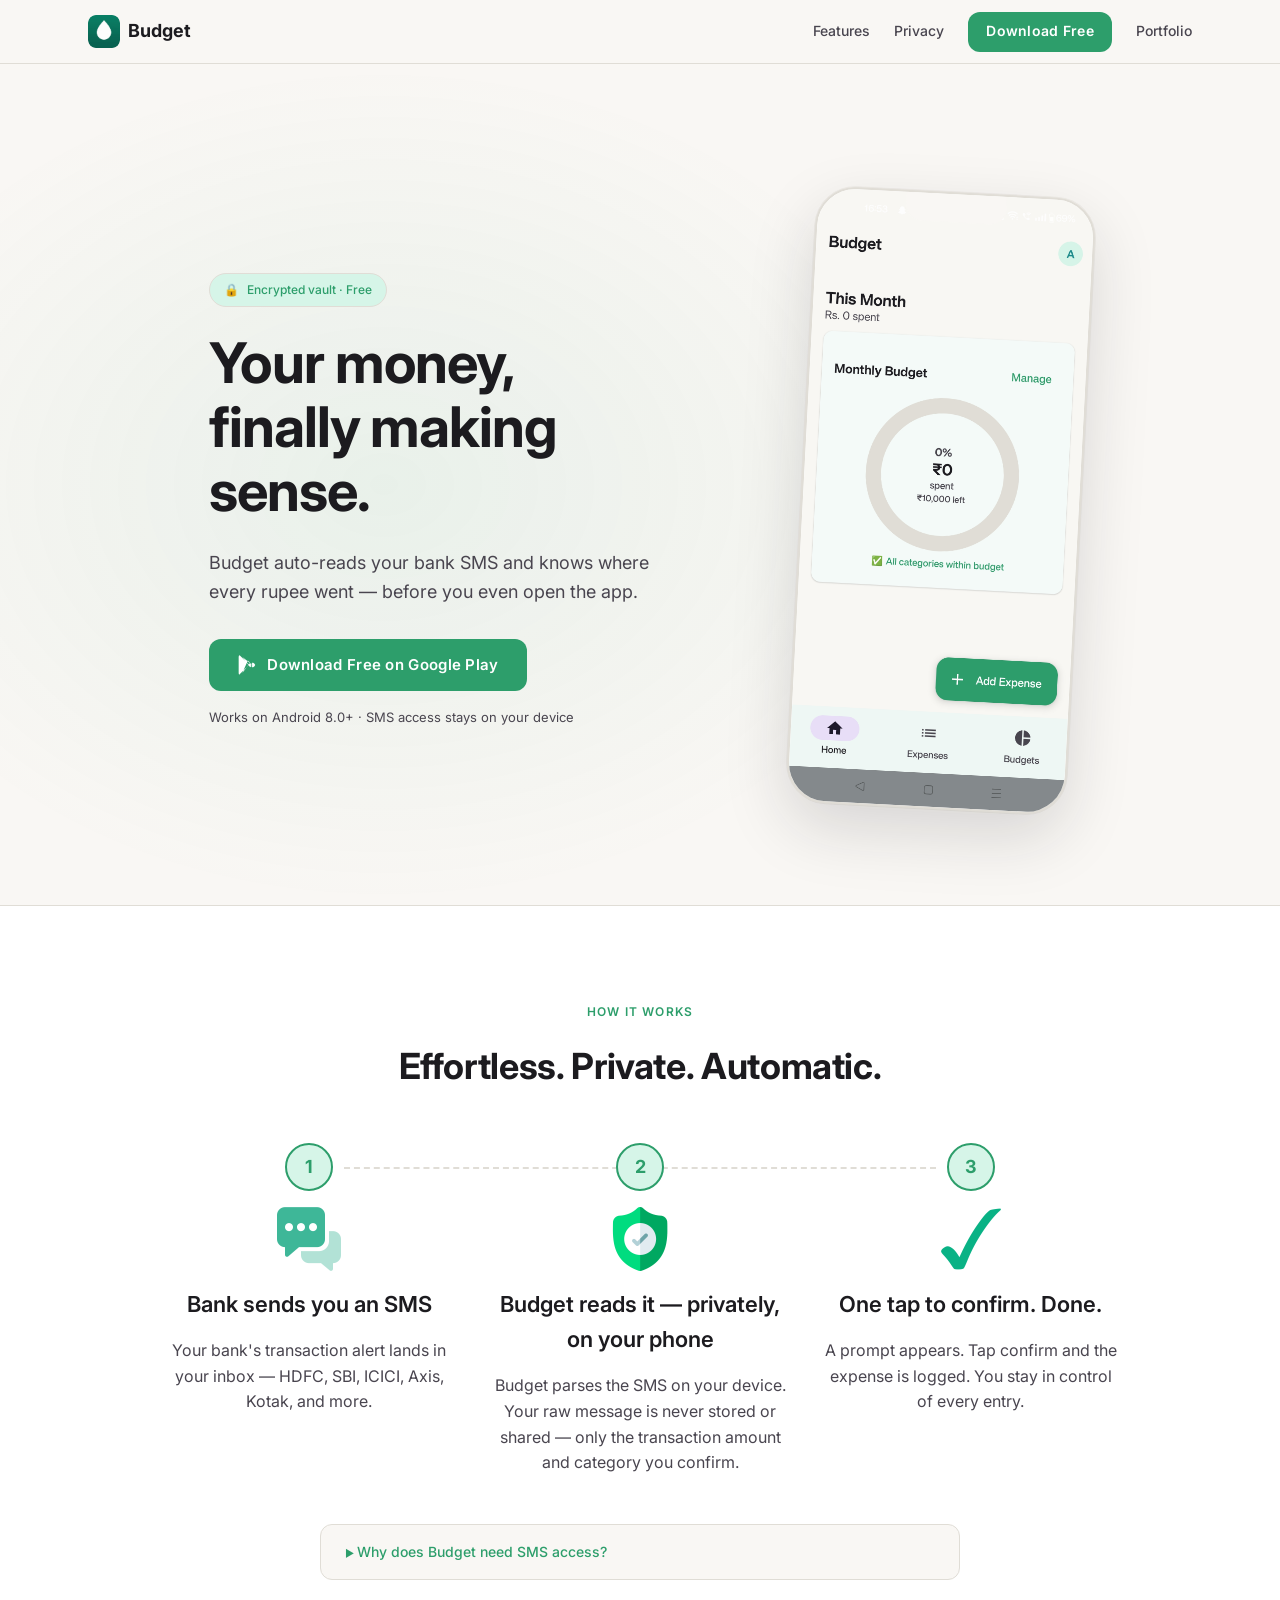
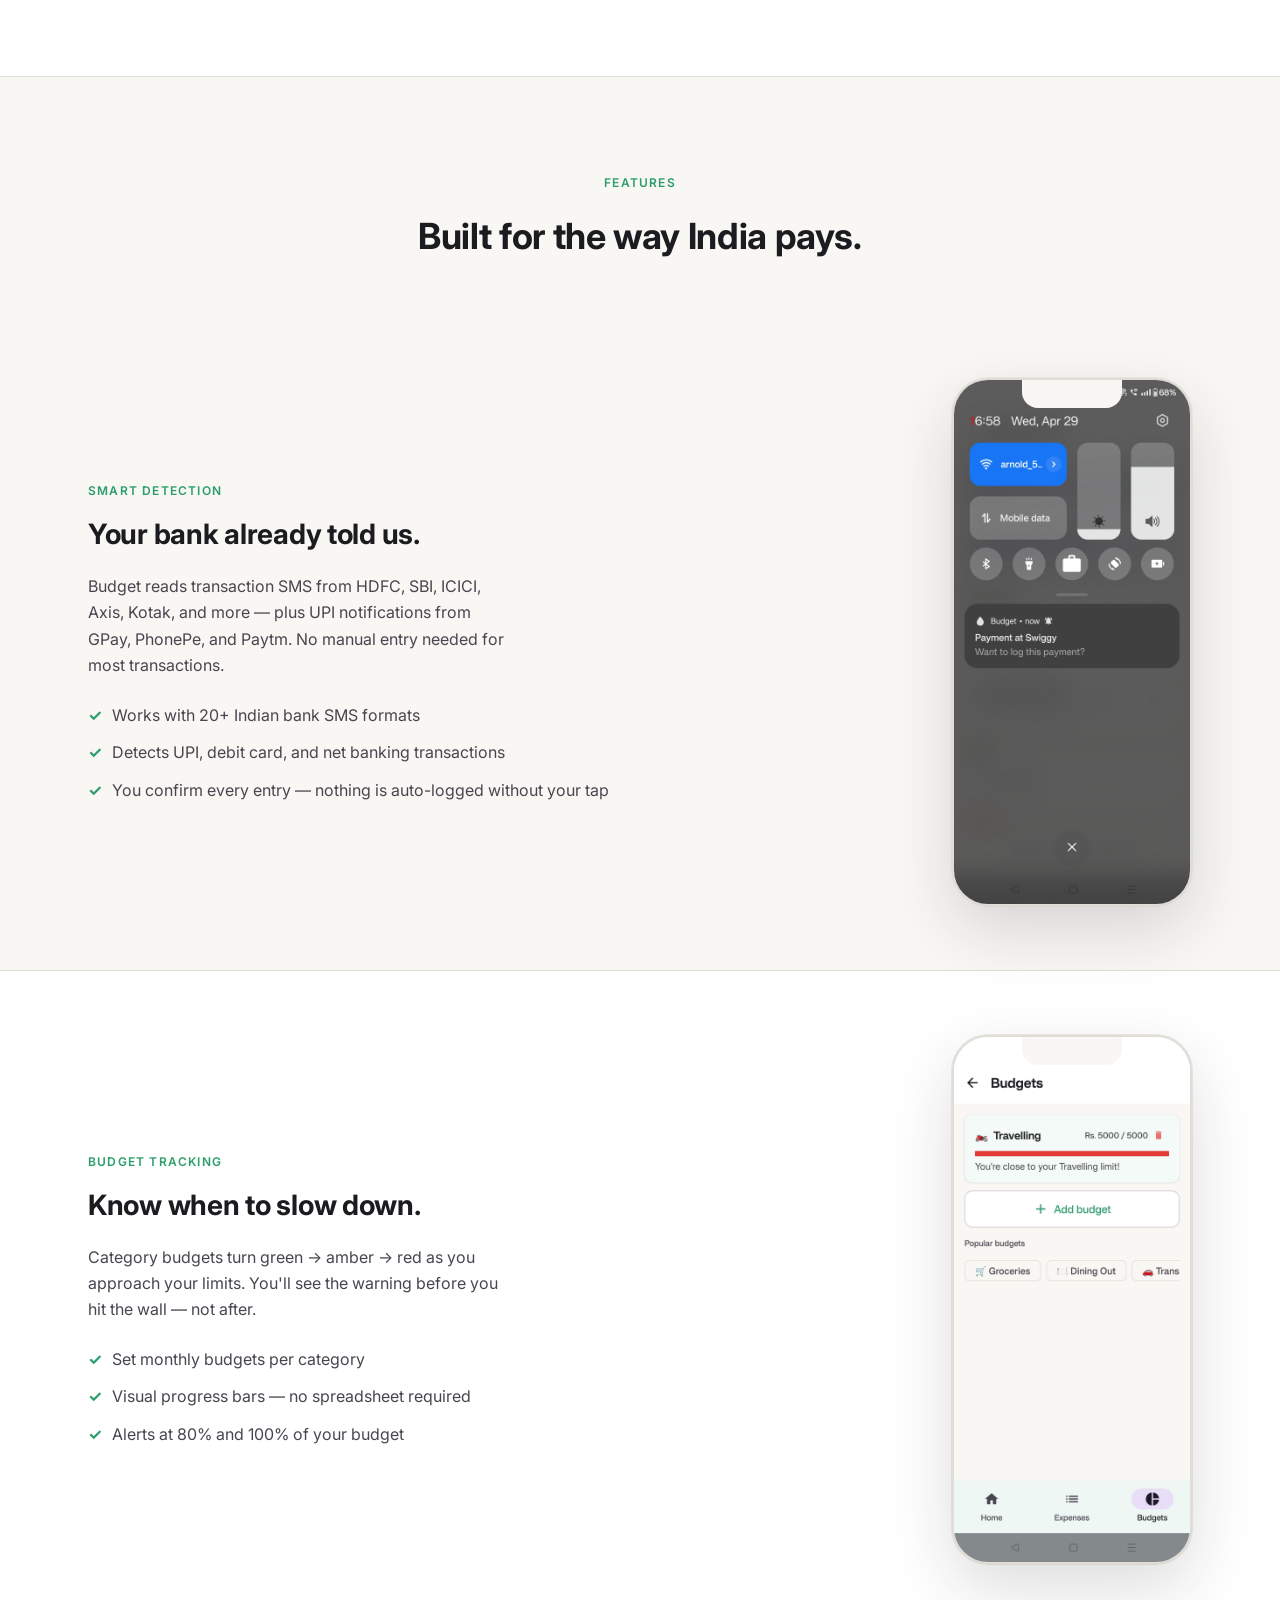
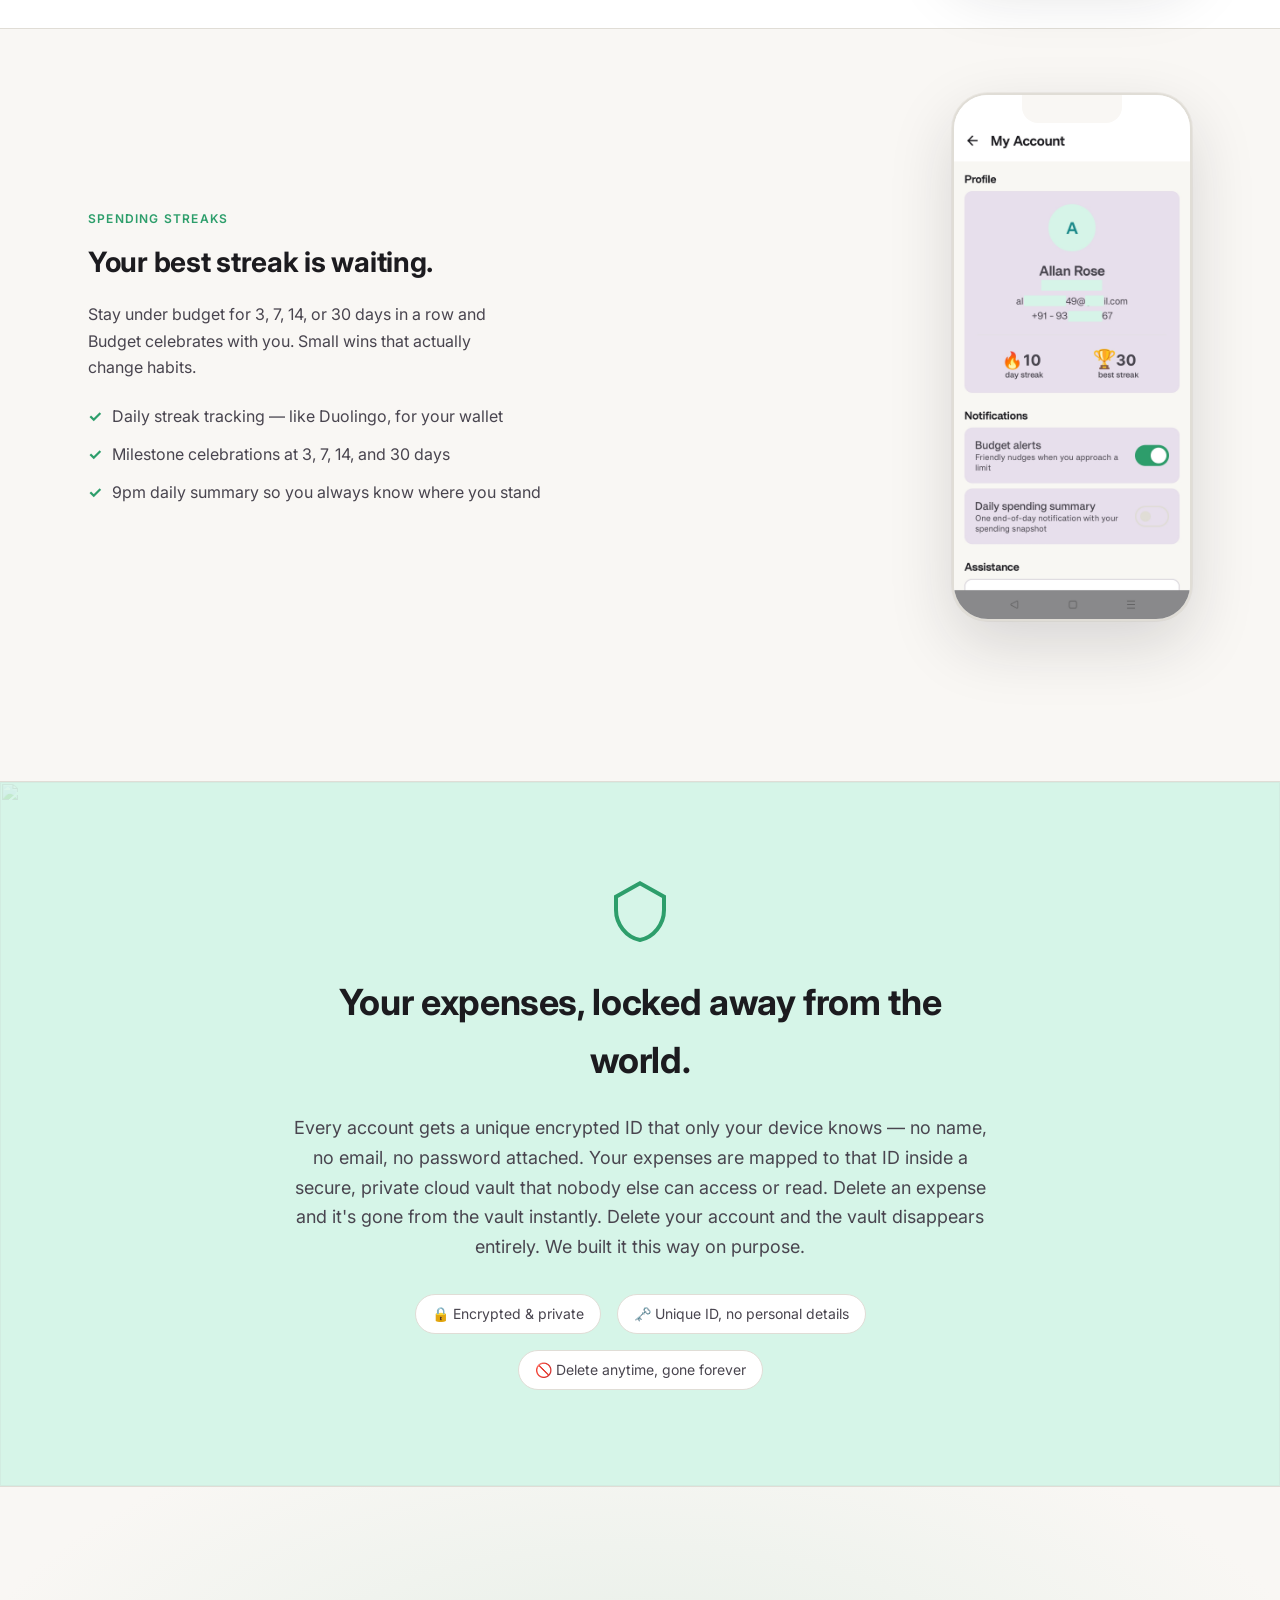
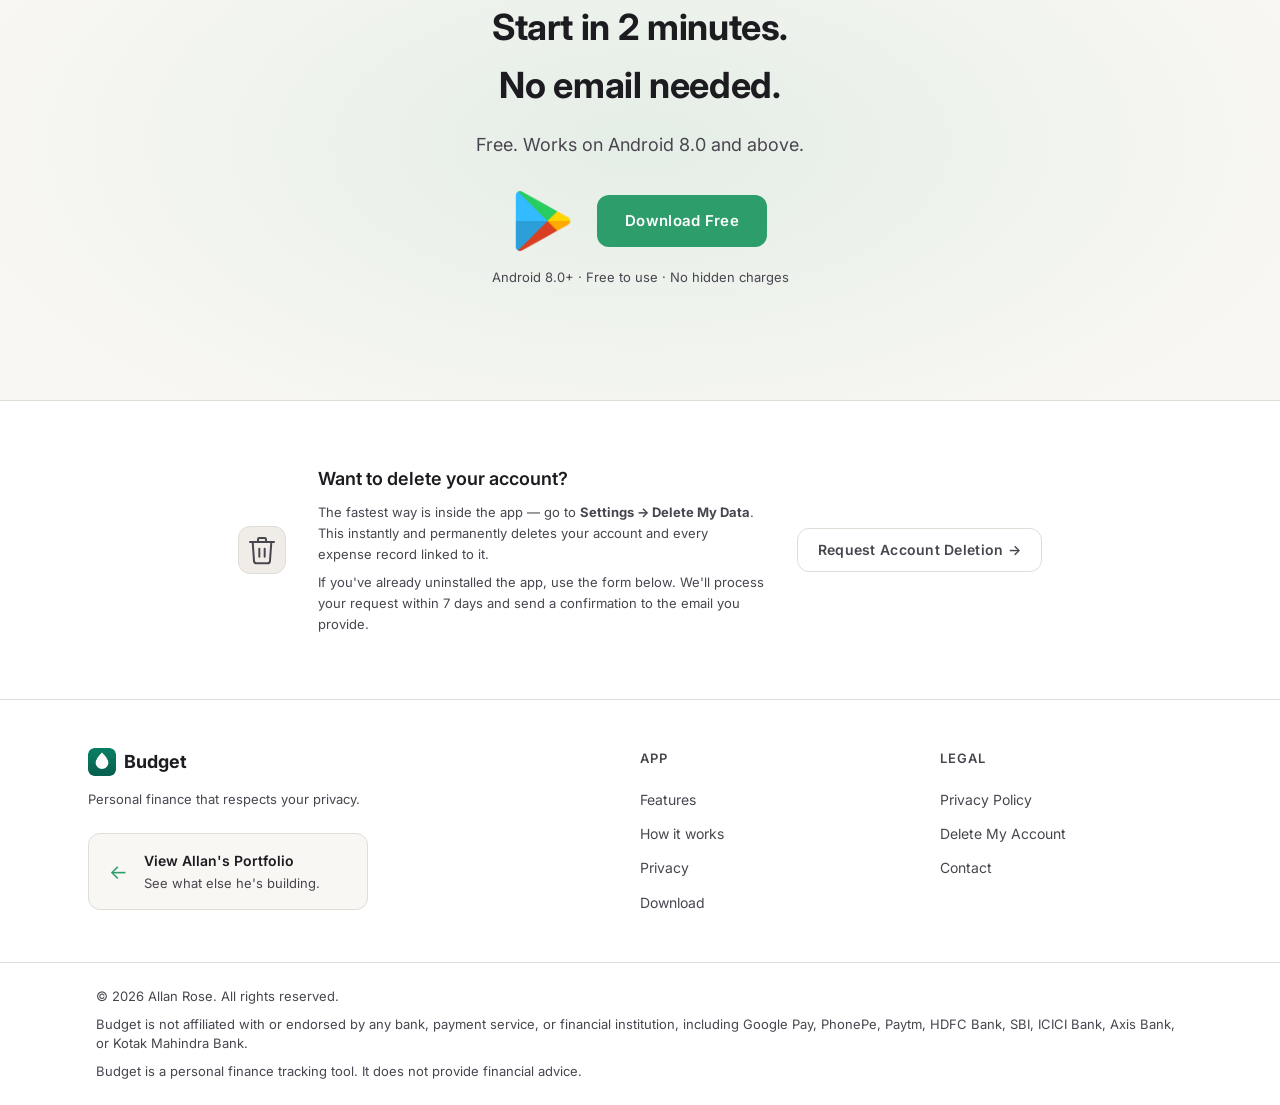
==== index.html @ 5d098f71 "Add files via upload" ====
<!DOCTYPE html>
<html lang="en">
<head>
  <meta charset="UTF-8">
  <meta name="viewport" content="width=device-width, initial-scale=1.0">

  <title>Budget — Smart Expense Tracker for India</title>
  <meta name="description" content="Budget auto-reads your bank SMS and tracks every rupee — privately, with no email needed. Free Android app for Indian users. Secured by Google Firebase.">
  <meta name="robots" content="index, follow">

  <meta property="og:title" content="Budget — Smart Expense Tracker for India">
  <meta property="og:description" content="Auto-reads bank SMS. Tracks budgets. No email needed. Secured by Google. Free.">
  <meta property="og:image" content="assets/og-image.webp">
  <meta property="og:type" content="website">

  <link rel="preconnect" href="https://fonts.googleapis.com">
  <link rel="preconnect" href="https://fonts.gstatic.com" crossorigin>
  <link href="https://fonts.googleapis.com/css2?family=Inter:wght@400;500;600;700&display=swap" rel="stylesheet">

  <link rel="icon" type="image/png" href="assets/icon.png">
  <link rel="stylesheet" href="css/styles.css">
</head>
<body>

  <!-- NAVBAR -->
  <nav class="navbar" id="navbar">
    <div class="container navbar__inner">
      <a href="#hero" class="navbar__logo">
        <img src="assets/icon.png" alt="Budget app icon" width="32" height="32">
        <span class="navbar__wordmark">Budget</span>
      </a>
      <div class="navbar__actions">
        <a href="#features" class="navbar__link">Features</a>
        <a href="privacy-policy.html" class="navbar__link">Privacy</a>
        <a href="#" class="btn btn--primary btn--sm" target="_blank" rel="noopener">
          Download Free
        </a>
        <a href="https://allanrose-beep.github.io/pm-portfolio/" class="navbar__portfolio-link">Portfolio</a>
      </div>
    </div>
  </nav>

  <!-- HERO -->
  <section class="hero" id="hero">
    <div class="container hero__inner">
      <div class="hero__content">
        <div class="hero__badge">
          <span>🔒</span>
          <span>Encrypted vault · Free</span>
        </div>
        <h1 class="hero__headline">Your money,<br>finally making sense.</h1>
        <p class="hero__sub">
          Budget auto-reads your bank SMS and knows where every rupee went —
          before you even open the app.
        </p>
        <a href="#" class="btn btn--primary btn--lg" target="_blank" rel="noopener">
          <svg width="20" height="20" viewBox="0 0 24 24" fill="currentColor" aria-hidden="true">
            <path d="M3.18 23.76A2 2 0 0 1 2 22V2a2 2 0 0 1 1.18-1.76l11.46 11.5-11.46 11.5zM6.41 2.41l12.13 9.59-2.75 2.75L6.41 2.41zM6.41 21.59l9.38-12.34-2.75-2.75L6.41 21.59zM21 10.54l-2.07-1.64L16.31 12l2.62 3.1L21 13.46a2 2 0 0 0 0-2.92z"/>
          </svg>
          Download Free on Google Play
        </a>
        <p class="hero__caption">Works on Android 8.0+ · SMS access stays on your device</p>
      </div>

      <div class="hero__mockup">
        <div class="phone-frame">
          <div class="phone-frame__notch"></div>
          <img
            src="assets/hero-mockup.jpeg"
            alt="Budget app showing budget progress bars with green, amber, and red indicators for Food, Transport, and Shopping categories"
            width="280"
            height="550"
            loading="eager"
          >
        </div>
      </div>
    </div>
  </section>

  <!-- HOW IT WORKS -->
  <section class="how-it-works" id="how-it-works">
    <div class="container">
      <p class="eyebrow">HOW IT WORKS</p>
      <h2 class="section-title">Effortless. Private. Automatic.</h2>

      <div class="steps">
        <div class="steps__connector" aria-hidden="true"></div>

        <div class="step fade-up">
          <div class="step__circle"><span>1</span></div>
          <img src="assets/step-sms.png" alt="" width="64" height="64" aria-hidden="true">
          <h3 class="step__title">Bank sends you an SMS</h3>
          <p class="step__body">
            Your bank's transaction alert lands in your inbox — HDFC, SBI, ICICI, Axis, Kotak, and more.
          </p>
        </div>

        <div class="step fade-up" style="--delay: 100ms">
          <div class="step__circle"><span>2</span></div>
          <img src="assets/step-lock.png" alt="" width="64" height="64" aria-hidden="true">
          <h3 class="step__title">Budget reads it — privately, on your phone</h3>
          <p class="step__body">
            Budget parses the SMS on your device. Your raw message is never stored or shared — only the transaction amount and category you confirm.
          </p>
        </div>

        <div class="step fade-up" style="--delay: 200ms">
          <div class="step__circle"><span>3</span></div>
          <img src="assets/step-check.png" alt="" width="64" height="64" aria-hidden="true">
          <h3 class="step__title">One tap to confirm. Done.</h3>
          <p class="step__body">
            A prompt appears. Tap confirm and the expense is logged. You stay in control of every entry.
          </p>
        </div>
      </div>

      <!-- SMS permission disclosure — legally required -->
      <div class="sms-disclosure">
        <details>
          <summary>Why does Budget need SMS access?</summary>
          <p>
            Budget uses Android's SMS read permission solely to detect bank transaction messages already
            delivered to your device. It reads messages only from recognised Indian bank sender IDs
            (e.g., HDFCBK, SBIINB). No SMS content is ever transmitted, uploaded, or shared. You can
            review and revoke this permission at any time in Android Settings → Apps → Budget → Permissions.
            SMS access is optional — you can also log expenses manually.
          </p>
        </details>
      </div>
    </div>
  </section>

  <!-- FEATURES -->
  <section class="features" id="features">
    <div class="container">
      <p class="eyebrow">FEATURES</p>
      <h2 class="section-title">Built for the way India pays.</h2>
    </div>

    <!-- Feature 1: SMS Detection — text LEFT, phone RIGHT -->
    <div class="feature-row feature-row--normal">
      <div class="container feature-row__inner">
        <div class="feature-row__text fade-up">
          <p class="eyebrow eyebrow--left">SMART DETECTION</p>
          <h3 class="feature-row__title">Your bank already told us.</h3>
          <p class="feature-row__body">
            Budget reads transaction SMS from HDFC, SBI, ICICI, Axis, Kotak, and more —
            plus UPI notifications from GPay, PhonePe, and Paytm. No manual entry needed
            for most transactions.
          </p>
          <ul class="feature-row__checks">
            <li>Works with 20+ Indian bank SMS formats</li>
            <li>Detects UPI, debit card, and net banking transactions</li>
            <li>You confirm every entry — nothing is auto-logged without your tap</li>
          </ul>
        </div>
        <div class="feature-row__mockup fade-up">
          <div class="phone-frame phone-frame--sm">
            <div class="phone-frame__notch"></div>
            <img
              src="assets/feature-sms.jpeg"
              alt="Budget app showing a transaction detection prompt: Rs.850 detected at Swiggy with Confirm and Dismiss buttons"
              width="240"
              height="476"
              loading="lazy"
            >
          </div>
        </div>
      </div>
    </div>

    <!-- Feature 2: Budget Bars — phone LEFT, text RIGHT -->
    <div class="feature-row feature-row--alt">
      <div class="container feature-row__inner feature-row__inner--reverse">
        <div class="feature-row__mockup fade-up">
          <div class="phone-frame phone-frame--sm">
            <div class="phone-frame__notch"></div>
            <img
              src="assets/feature-budget.jpeg"
              alt="Budget app showing category progress bars: Food at 45% green, Transport at 78% amber, Shopping at 102% red"
              width="240"
              height="476"
              loading="lazy"
            >
          </div>
        </div>
        <div class="feature-row__text fade-up">
          <p class="eyebrow eyebrow--left">BUDGET TRACKING</p>
          <h3 class="feature-row__title">Know when to slow down.</h3>
          <p class="feature-row__body">
            Category budgets turn green → amber → red as you approach your limits.
            You'll see the warning before you hit the wall — not after.
          </p>
          <ul class="feature-row__checks">
            <li>Set monthly budgets per category</li>
            <li>Visual progress bars — no spreadsheet required</li>
            <li>Alerts at 80% and 100% of your budget</li>
          </ul>
        </div>
      </div>
    </div>

    <!-- Feature 3: Streaks — text LEFT, phone RIGHT -->
    <div class="feature-row feature-row--normal">
      <div class="container feature-row__inner">
        <div class="feature-row__text fade-up">
          <p class="eyebrow eyebrow--left">SPENDING STREAKS</p>
          <h3 class="feature-row__title">Your best streak is waiting.</h3>
          <p class="feature-row__body">
            Stay under budget for 3, 7, 14, or 30 days in a row and Budget celebrates with you.
            Small wins that actually change habits.
          </p>
          <ul class="feature-row__checks">
            <li>Daily streak tracking — like Duolingo, for your wallet</li>
            <li>Milestone celebrations at 3, 7, 14, and 30 days</li>
            <li>9pm daily summary so you always know where you stand</li>
          </ul>
        </div>
        <div class="feature-row__mockup fade-up">
          <div class="phone-frame phone-frame--sm">
            <div class="phone-frame__notch"></div>
            <img
              src="assets/feature-streak.png"
              alt="Budget app showing a 7-day spending streak celebration screen with flame icon and milestone indicators"
              width="240"
              height="476"
              loading="lazy"
            >
          </div>
        </div>
      </div>
    </div>
  </section>

  <!-- PRIVACY TRUST BAND -->
  <section class="privacy-section" id="privacy">
    <div class="privacy-section__bg" aria-hidden="true">
      <img src="assets/privacy-bg.webp" alt="" width="1440" height="400" loading="lazy">
    </div>
    <div class="container privacy-section__content fade-up">
      <div class="privacy-section__icon" aria-hidden="true">
        <svg width="64" height="64" viewBox="0 0 24 24" fill="none" stroke="currentColor" stroke-width="1.5">
          <path d="M12 2L3 7v5c0 5.25 3.75 10.15 9 11.25C17.25 22.15 21 17.25 21 12V7L12 2z"/>
        </svg>
      </div>
      <h2 class="privacy-section__title">Your expenses, locked away from the world.</h2>
      <p class="privacy-section__body">
        Every account gets a unique encrypted ID that only your device knows — no name, no email, no password attached.
        Your expenses are mapped to that ID inside a secure, private cloud vault that nobody else can access or read.
        Delete an expense and it's gone from the vault instantly. Delete your account and the vault disappears entirely.
        We built it this way on purpose.
      </p>
      <div class="privacy-pills">
        <div class="privacy-pill">🔒 Encrypted &amp; private</div>
        <div class="privacy-pill">🗝️ Unique ID, no personal details</div>
        <div class="privacy-pill">🚫 Delete anytime, gone forever</div>
      </div>
    </div>
  </section>

  <!-- DOWNLOAD CTA -->
  <section class="download-cta">
    <div class="container download-cta__content fade-up">
      <h2 class="download-cta__title">Start in 2 minutes.<br>No email needed.</h2>
      <p class="download-cta__sub">Free. Works on Android 8.0 and above.</p>
      <div class="download-cta__actions">
        <a href="#" target="_blank" rel="noopener" class="download-cta__badge">
          <img src="assets/playstore-badge.png" alt="Get it on Google Play" height="60" loading="lazy">
        </a>
        <a href="#" target="_blank" rel="noopener" class="btn btn--primary btn--lg">
          Download Free
        </a>
      </div>
      <p class="download-cta__caption">Android 8.0+ · Free to use · No hidden charges</p>
    </div>
  </section>

  <!-- DELETE ACCOUNT -->
  <section class="delete-account" id="delete-account">
    <div class="container delete-account__inner fade-up">
      <div class="delete-account__icon" aria-hidden="true">
        <svg width="32" height="32" viewBox="0 0 24 24" fill="none" stroke="currentColor" stroke-width="1.5" stroke-linecap="round" stroke-linejoin="round">
          <polyline points="3 6 5 6 21 6"/>
          <path d="M19 6l-1 14a2 2 0 0 1-2 2H8a2 2 0 0 1-2-2L5 6"/>
          <path d="M10 11v6M14 11v6"/>
          <path d="M9 6V4a1 1 0 0 1 1-1h4a1 1 0 0 1 1 1v2"/>
        </svg>
      </div>
      <div class="delete-account__text">
        <h2 class="delete-account__title">Want to delete your account?</h2>
        <p class="delete-account__body">
          The fastest way is inside the app — go to <strong>Settings → Delete My Data</strong>.
          This instantly and permanently deletes your account and every expense record linked to it.
        </p>
        <p class="delete-account__body">
          If you've already uninstalled the app, use the form below. We'll process your request
          within 7 days and send a confirmation to the email you provide.
        </p>
      </div>
      <a
        href="https://forms.gle/h1EcQuUk5hsnveGc6"
        class="btn btn--outline"
        target="_blank"
        rel="noopener"
      >
        Request Account Deletion →
      </a>
    </div>
  </section>

  <!-- FOOTER -->
  <footer class="footer">
    <div class="container footer__inner">

      <div class="footer__brand">
        <a href="#hero" class="footer__logo">
          <img src="assets/icon.png" alt="Budget app icon" width="28" height="28">
          <span>Budget</span>
        </a>
        <p class="footer__tagline">Personal finance that respects your privacy.</p>
        <a href="https://allanrose-beep.github.io/pm-portfolio/" class="footer__portfolio-card">
          <span class="footer__portfolio-card-arrow">←</span>
          <div>
            <p class="footer__portfolio-card-title">View Allan's Portfolio</p>
            <p class="footer__portfolio-card-sub">See what else he's building.</p>
          </div>
        </a>
      </div>

      <div class="footer__links">
        <p class="footer__links-heading">App</p>
        <a href="#features">Features</a>
        <a href="#how-it-works">How it works</a>
        <a href="#privacy">Privacy</a>
        <a href="#" target="_blank" rel="noopener">Download</a>
      </div>

      <div class="footer__links">
        <p class="footer__links-heading">Legal</p>
        <a href="privacy-policy.html">Privacy Policy</a>
        <a href="index.html#delete-account">Delete My Account</a>
        <a href="mailto:pmallan.rose@gmail.com">Contact</a>
      </div>

    </div>

    <div class="footer__legal-bar">
      <div class="container">
        <p>© 2026 Allan Rose. All rights reserved.</p>
        <p>Budget is not affiliated with or endorsed by any bank, payment service, or financial institution, including Google Pay, PhonePe, Paytm, HDFC Bank, SBI, ICICI Bank, Axis Bank, or Kotak Mahindra Bank.</p>
        <p>Budget is a personal finance tracking tool. It does not provide financial advice.</p>
      </div>
    </div>
  </footer>

  <script src="js/main.js" defer></script>
</body>
</html>
---- css/styles.css ----
/* ============================================================
   Budget Landing Page — styles.css
   ============================================================ */

/* ── Design Tokens ────────────────────────────────────────── */
:root {
  /* Backgrounds */
  --color-bg:            #F9F7F4;
  --color-surface-1:     #FFFFFF;
  --color-surface-2:     #F0EDE8;
  --color-divider:       #E0DDD6;

  /* Brand — BudgetGreen */
  --color-primary:           #2D9E6B;
  --color-primary-dark:      #237A54;
  --color-primary-deep:      #1A5C3F;
  --color-primary-light:     #4EC38C;
  --color-primary-container: #D6F5E8;

  /* Secondary — BudgetTeal */
  --color-secondary: #1B8A8A;

  /* Text */
  --color-text:       #1C1B1F;
  --color-text-muted: #49454F;
  --color-text-white: #FFFFFF;

  /* Semantic */
  --color-success: #2D9E6B;
  --color-warning: #F5A623;
  --color-error:   #E53935;

  /* Shadows */
  --shadow-card:         0 2px 12px rgba(28, 27, 31, 0.08), 0 1px 3px rgba(28, 27, 31, 0.06);
  --shadow-button-hover: 0 6px 20px rgba(45, 158, 107, 0.30);

  /* Typography */
  --font-family: 'Inter', 'Google Sans', system-ui, -apple-system, sans-serif;

  --text-h1:       3.5rem;
  --text-h2:       2.25rem;
  --text-h3:       1.375rem;
  --text-body-lg:  1.125rem;
  --text-body:     1rem;
  --text-caption:  0.8125rem;
  --text-button:   0.9375rem;
  --text-label:    0.75rem;

  /* Spacing */
  --space-1:   4px;
  --space-2:   8px;
  --space-3:  12px;
  --space-4:  16px;
  --space-6:  24px;
  --space-8:  32px;
  --space-12: 48px;
  --space-16: 64px;
  --space-24: 96px;
  --space-32: 128px;
}

/* ── Resets & Base ───────────────────────────────────────── */
*, *::before, *::after {
  box-sizing: border-box;
  margin: 0;
  padding: 0;
}

html { scroll-behavior: smooth; }

body {
  background-color: var(--color-bg);
  color: var(--color-text);
  font-family: var(--font-family);
  font-size: var(--text-body);
  line-height: 1.6;
  -webkit-font-smoothing: antialiased;
  -moz-osx-font-smoothing: grayscale;
}

img {
  max-width: 100%;
  height: auto;
  display: block;
}

a {
  color: var(--color-primary);
  text-decoration: none;
}

/* ── Container ───────────────────────────────────────────── */
.container {
  max-width: 1200px;
  margin: 0 auto;
  padding: 0 48px;
}

@media (max-width: 767px) {
  .container { padding: 0 20px; }
}

/* ── Buttons ─────────────────────────────────────────────── */
.btn {
  display: inline-flex;
  align-items: center;
  justify-content: center;
  gap: 10px;
  border: none;
  border-radius: 12px;
  font-family: var(--font-family);
  font-size: var(--text-button);
  font-weight: 600;
  letter-spacing: 0.02em;
  cursor: pointer;
  text-decoration: none;
  transition: all 200ms ease;
}

.btn--primary {
  background: var(--color-primary);
  color: var(--color-text-white);
}
.btn--primary:hover {
  background: var(--color-primary-dark);
  transform: translateY(-1px);
  box-shadow: var(--shadow-button-hover);
  color: var(--color-text-white);
}
.btn--primary:active {
  background: var(--color-primary-deep);
  transform: translateY(0);
}

.btn--lg { height: 52px; padding: 0 28px; }
.btn--sm { height: 40px; padding: 0 18px; font-size: 14px; }

.btn--outline {
  height: 44px;
  padding: 0 20px;
  background: transparent;
  color: var(--color-text-muted);
  border: 1px solid var(--color-divider);
  font-size: 14px;
  white-space: nowrap;
  flex-shrink: 0;
}
.btn--outline:hover {
  border-color: var(--color-error);
  color: var(--color-error);
  background: transparent;
  transform: none;
  box-shadow: none;
}

/* ── Fade-up Animation ───────────────────────────────────── */
.fade-up {
  opacity: 0;
  transform: translateY(20px);
  transition: opacity 500ms ease, transform 500ms cubic-bezier(0.4, 0, 0.2, 1);
  transition-delay: var(--delay, 0ms);
}
.fade-up.is-visible {
  opacity: 1;
  transform: translateY(0);
}

/* ── Shared Typography ───────────────────────────────────── */
.eyebrow {
  font-size: var(--text-label);
  font-weight: 600;
  letter-spacing: 0.1em;
  color: var(--color-primary);
  text-transform: uppercase;
  text-align: center;
  margin-bottom: var(--space-4);
}

.eyebrow--left {
  text-align: left;
  margin-bottom: var(--space-3);
}

.section-title {
  font-size: var(--text-h2);
  font-weight: 700;
  text-align: center;
  color: var(--color-text);
  margin-bottom: var(--space-12);
  letter-spacing: -0.01em;
}

/* ── Phone Frame ─────────────────────────────────────────── */
.phone-frame {
  position: relative;
  width: 280px;
  border-radius: 40px;
  border: 2px solid var(--color-divider);
  background: var(--color-surface-1);
  box-shadow:
    0 24px 64px rgba(28, 27, 31, 0.15),
    0 0 0 1px var(--color-surface-2);
  overflow: hidden;
  transform: rotate(3deg);
}

.phone-frame__notch {
  position: absolute;
  top: 0;
  left: 50%;
  transform: translateX(-50%);
  width: 100px;
  height: 28px;
  background: var(--color-bg);
  border-radius: 0 0 16px 16px;
  z-index: 2;
}

.phone-frame img {
  width: 100%;
  height: auto;
  display: block;
}

.phone-frame--sm {
  width: 240px;
  border-radius: 36px;
  transform: none;
}

/* ── Navbar ──────────────────────────────────────────────── */
.navbar {
  position: sticky;
  top: 0;
  z-index: 100;
  height: 64px;
  border-bottom: 1px solid var(--color-divider);
  background-color: rgba(249, 247, 244, 0.88);
}

.navbar__inner {
  display: flex;
  align-items: center;
  justify-content: space-between;
  height: 100%;
}

.navbar__logo {
  display: flex;
  align-items: center;
  gap: var(--space-2);
  color: var(--color-text);
  font-size: 1.125rem;
  font-weight: 700;
}
.navbar__logo img { border-radius: 8px; }
.navbar__logo:hover { color: var(--color-text); }

.navbar__actions {
  display: flex;
  align-items: center;
  gap: var(--space-6);
}

.navbar__link {
  color: var(--color-text-muted);
  font-size: 14px;
  font-weight: 500;
  transition: color 150ms ease;
}
.navbar__link:hover { color: var(--color-text); }

.navbar__portfolio-link {
  color: var(--color-text-muted);
  font-size: 14px;
  font-weight: 500;
  transition: color 150ms ease;
}
.navbar__portfolio-link:hover { color: var(--color-text); }

@media (max-width: 767px) {
  .navbar { height: 56px; }
  .navbar__link { display: none; }
  .navbar__portfolio-link { display: none; }
  .navbar__actions { gap: var(--space-3); }
}

/* ── Hero ────────────────────────────────────────────────── */
.hero {
  min-height: 90vh;
  display: flex;
  align-items: center;
  background:
    radial-gradient(ellipse 800px 600px at 30% 50%, rgba(45, 158, 107, 0.08) 0%, transparent 70%),
    var(--color-bg);
  padding: var(--space-32) 0 var(--space-24);
}

.hero__inner {
  display: flex;
  align-items: center;
  gap: var(--space-16);
}

.hero__content {
  flex: 0 0 55%;
  max-width: 55%;
}

.hero__badge {
  display: inline-flex;
  align-items: center;
  gap: var(--space-2);
  background: var(--color-primary-container);
  border: 1px solid var(--color-divider);
  border-radius: 100px;
  padding: 6px 14px;
  font-size: var(--text-label);
  color: var(--color-primary);
  font-weight: 500;
  margin-bottom: var(--space-6);
}

.hero__headline {
  font-size: var(--text-h1);
  font-weight: 700;
  line-height: 1.15;
  letter-spacing: -0.02em;
  color: var(--color-text);
  margin-bottom: var(--space-6);
}

.hero__sub {
  font-size: var(--text-body-lg);
  color: var(--color-text-muted);
  line-height: 1.65;
  max-width: 480px;
  margin-bottom: var(--space-8);
}

.hero__caption {
  margin-top: var(--space-4);
  font-size: var(--text-caption);
  color: var(--color-text-muted);
}

.hero__mockup {
  flex: 0 0 45%;
  display: flex;
  justify-content: center;
  align-items: center;
}

@media (max-width: 767px) {
  .hero {
    min-height: auto;
    padding: 80px 0 64px;
    text-align: center;
  }
  .hero__inner {
    flex-direction: column;
    gap: var(--space-12);
  }
  .hero__content {
    flex: none;
    max-width: 100%;
  }
  .hero__headline { font-size: 2.25rem; }
  .hero__sub {
    font-size: 1.0625rem;
    max-width: 100%;
    margin-left: auto;
    margin-right: auto;
  }
  .hero__mockup { flex: none; }
  .phone-frame {
    transform: rotate(0deg);
    width: min(280px, 80vw);
  }
}

/* ── How It Works ────────────────────────────────────────── */
.how-it-works {
  padding: var(--space-24) 0;
  background: var(--color-surface-1);
  border-top: 1px solid var(--color-divider);
  border-bottom: 1px solid var(--color-divider);
}

.steps {
  position: relative;
  display: flex;
  gap: var(--space-8);
  max-width: 960px;
  margin: 0 auto;
}

.steps__connector {
  position: absolute;
  top: 24px;
  left: calc(16.66% + 24px);
  right: calc(16.66% + 24px);
  height: 2px;
  border-top: 2px dashed var(--color-divider);
  z-index: 0;
}

.step {
  flex: 1;
  display: flex;
  flex-direction: column;
  align-items: center;
  text-align: center;
  gap: var(--space-4);
  position: relative;
  z-index: 1;
}

.step__circle {
  width: 48px;
  height: 48px;
  border-radius: 50%;
  border: 2px solid var(--color-primary);
  background: var(--color-primary-container);
  display: flex;
  align-items: center;
  justify-content: center;
  font-size: 1.125rem;
  font-weight: 700;
  color: var(--color-primary);
  flex-shrink: 0;
}

.step img {
  width: 64px;
  height: 64px;
  object-fit: contain;
}

.step__title {
  font-size: var(--text-h3);
  font-weight: 600;
  color: var(--color-text);
}

.step__body {
  font-size: var(--text-body);
  color: var(--color-text-muted);
  line-height: 1.6;
}

.sms-disclosure {
  max-width: 640px;
  margin: var(--space-12) auto 0;
  border: 1px solid var(--color-divider);
  border-radius: 12px;
  padding: var(--space-4) var(--space-6);
  background: var(--color-bg);
}
.sms-disclosure summary {
  cursor: pointer;
  font-size: 14px;
  font-weight: 500;
  color: var(--color-primary);
  list-style: none;
  user-select: none;
}
.sms-disclosure summary::-webkit-details-marker { display: none; }
.sms-disclosure summary::before {
  content: '▶ ';
  font-size: 10px;
}
details[open] summary::before { content: '▼ '; }
.sms-disclosure p {
  margin-top: var(--space-4);
  font-size: var(--text-caption);
  color: var(--color-text-muted);
  line-height: 1.6;
}

@media (max-width: 767px) {
  .steps {
    flex-direction: column;
    gap: var(--space-8);
  }
  .steps__connector { display: none; }
  .step {
    flex-direction: row;
    text-align: left;
    align-items: flex-start;
  }
  .step__circle { flex-shrink: 0; }
  .step img { display: none; }
  .section-title { font-size: 1.75rem; }
}

/* ── Features ────────────────────────────────────────────── */
.features {
  padding: var(--space-24) 0;
  background: var(--color-bg);
}

.features > .container {
  margin-bottom: var(--space-8);
}

.feature-row { padding: var(--space-16) 0; }

.feature-row--alt {
  background: var(--color-surface-1);
  border-top: 1px solid var(--color-divider);
  border-bottom: 1px solid var(--color-divider);
}

.feature-row__inner {
  display: flex;
  align-items: center;
  gap: var(--space-16);
}
.feature-row__inner--reverse { flex-direction: row-reverse; }

.feature-row__text { flex: 1; }

.feature-row__title {
  font-size: 1.75rem;
  font-weight: 700;
  color: var(--color-text);
  margin-bottom: var(--space-4);
  letter-spacing: -0.01em;
}

.feature-row__body {
  color: var(--color-text-muted);
  line-height: 1.65;
  margin-bottom: var(--space-6);
  max-width: 420px;
}

.feature-row__checks {
  list-style: none;
  display: flex;
  flex-direction: column;
  gap: var(--space-3);
}

.feature-row__checks li {
  color: var(--color-text-muted);
  font-size: var(--text-body);
  padding-left: var(--space-6);
  position: relative;
}
.feature-row__checks li::before {
  content: '✓';
  position: absolute;
  left: 0;
  color: var(--color-success);
  font-weight: 700;
}

.feature-row__mockup {
  flex: 0 0 auto;
  display: flex;
  justify-content: center;
}

@media (max-width: 767px) {
  .feature-row__inner,
  .feature-row__inner--reverse {
    flex-direction: column;
    gap: var(--space-8);
  }
  .feature-row__mockup { order: -1; }
  .feature-row__title { font-size: 1.375rem; }
  .feature-row__body { max-width: 100%; }
}

/* ── Privacy Trust Band ──────────────────────────────────── */
.privacy-section {
  position: relative;
  padding: var(--space-24) 0;
  background: var(--color-primary-container);
  border-top: 1px solid var(--color-divider);
  border-bottom: 1px solid var(--color-divider);
  overflow: hidden;
  text-align: center;
}

.privacy-section__bg {
  position: absolute;
  inset: 0;
  z-index: 0;
}
.privacy-section__bg img {
  width: 100%;
  height: 100%;
  object-fit: cover;
  opacity: 0.15;
}

.privacy-section__content {
  position: relative;
  z-index: 1;
  max-width: 800px;
  margin: 0 auto;
}

.privacy-section__icon {
  color: var(--color-primary);
  margin: 0 auto var(--space-6);
  width: 64px;
}

.privacy-section__title {
  font-size: var(--text-h2);
  font-weight: 700;
  color: var(--color-text);
  margin-bottom: var(--space-6);
  letter-spacing: -0.01em;
}

.privacy-section__body {
  font-size: var(--text-body-lg);
  color: var(--color-text-muted);
  line-height: 1.65;
  margin-bottom: var(--space-8);
}

.privacy-pills {
  display: flex;
  justify-content: center;
  gap: var(--space-4);
  flex-wrap: wrap;
}

.privacy-pill {
  background: var(--color-surface-1);
  border: 1px solid var(--color-divider);
  border-radius: 100px;
  padding: 8px 16px;
  font-size: 14px;
  color: var(--color-text-muted);
}

@media (max-width: 767px) {
  .privacy-section__title { font-size: 1.75rem; }
  .privacy-section__body { font-size: var(--text-body); }
}

/* ── Download CTA ────────────────────────────────────────── */
.download-cta {
  padding: 112px 0;
  text-align: center;
  background:
    radial-gradient(ellipse 1000px 500px at 50% 50%, rgba(45, 158, 107, 0.10) 0%, var(--color-bg) 70%),
    var(--color-bg);
}

.download-cta__content {
  max-width: 700px;
  margin: 0 auto;
}

.download-cta__title {
  font-size: var(--text-h2);
  font-weight: 700;
  color: var(--color-text);
  margin-bottom: var(--space-4);
  letter-spacing: -0.01em;
}

.download-cta__sub {
  font-size: var(--text-body-lg);
  color: var(--color-text-muted);
  margin-bottom: var(--space-8);
}

.download-cta__actions {
  display: flex;
  align-items: center;
  justify-content: center;
  gap: var(--space-6);
  flex-wrap: wrap;
  margin-bottom: var(--space-4);
}

.download-cta__badge img {
  height: 60px;
  width: auto;
}

.download-cta__caption {
  font-size: var(--text-caption);
  color: var(--color-text-muted);
}

@media (max-width: 767px) {
  .download-cta { padding: 80px 0; }
  .download-cta__title { font-size: 1.75rem; }
  .download-cta__actions { flex-direction: column; }
}

/* ── Footer ──────────────────────────────────────────────── */
.footer {
  background: var(--color-surface-1);
  border-top: 1px solid var(--color-divider);
}

.footer__inner {
  display: grid;
  grid-template-columns: 2fr 1fr 1fr;
  gap: var(--space-12);
  padding: var(--space-12) 48px;
}

.footer__logo {
  display: flex;
  align-items: center;
  gap: var(--space-2);
  color: var(--color-text);
  font-size: 1.125rem;
  font-weight: 700;
  margin-bottom: var(--space-3);
}
.footer__logo img { border-radius: 6px; }
.footer__logo:hover { color: var(--color-text); }

.footer__tagline {
  font-size: var(--text-caption);
  color: var(--color-text-muted);
  margin-bottom: var(--space-6);
}

.footer__portfolio-card {
  display: flex;
  align-items: center;
  gap: var(--space-4);
  background: var(--color-bg);
  border: 1px solid var(--color-divider);
  border-radius: 12px;
  padding: 16px 20px;
  color: var(--color-text);
  transition: border-color 200ms ease;
  max-width: 280px;
}
.footer__portfolio-card:hover { border-color: var(--color-primary); }

.footer__portfolio-card-arrow {
  font-size: 1.25rem;
  color: var(--color-primary);
  flex-shrink: 0;
}

.footer__portfolio-card-title {
  font-size: 14px;
  font-weight: 600;
  color: var(--color-text);
}

.footer__portfolio-card-sub {
  font-size: var(--text-caption);
  color: var(--color-text-muted);
}

.footer__links {
  display: flex;
  flex-direction: column;
  gap: var(--space-3);
}

.footer__links-heading {
  font-size: var(--text-caption);
  font-weight: 600;
  letter-spacing: 0.08em;
  text-transform: uppercase;
  color: var(--color-text-muted);
  margin-bottom: var(--space-2);
}

.footer__links a {
  font-size: 14px;
  color: var(--color-text-muted);
  transition: color 150ms ease;
}
.footer__links a:hover { color: var(--color-text); }

.footer__legal-bar {
  border-top: 1px solid var(--color-divider);
  padding: var(--space-6) 48px;
}
.footer__legal-bar .container {
  display: flex;
  flex-direction: column;
  gap: var(--space-2);
}
.footer__legal-bar p {
  font-size: var(--text-caption);
  color: var(--color-text-muted);
  line-height: 1.5;
}

@media (max-width: 767px) {
  .footer__inner {
    grid-template-columns: 1fr;
    gap: var(--space-8);
    padding: var(--space-8) 20px;
  }
  .footer__legal-bar { padding: var(--space-6) 20px; }
}

/* ── Delete Account ──────────────────────────────────────── */
.delete-account {
  padding: var(--space-16) 0;
  background: var(--color-surface-1);
  border-top: 1px solid var(--color-divider);
}

.delete-account__inner {
  display: flex;
  align-items: center;
  gap: var(--space-8);
  max-width: 900px;
  margin: 0 auto;
}

.delete-account__icon {
  flex-shrink: 0;
  width: 48px;
  height: 48px;
  border-radius: 12px;
  background: var(--color-surface-2);
  border: 1px solid var(--color-divider);
  display: flex;
  align-items: center;
  justify-content: center;
  color: var(--color-text-muted);
}

.delete-account__text { flex: 1; }

.delete-account__title {
  font-size: 1.125rem;
  font-weight: 600;
  color: var(--color-text);
  margin-bottom: var(--space-2);
}

.delete-account__body {
  font-size: var(--text-caption);
  color: var(--color-text-muted);
  line-height: 1.6;
  margin-bottom: var(--space-2);
}
.delete-account__body:last-of-type { margin-bottom: 0; }

@media (max-width: 767px) {
  .delete-account__inner {
    flex-direction: column;
    align-items: flex-start;
    gap: var(--space-4);
  }
  .delete-account__title { font-size: 1rem; }
}

/* ── Privacy Policy Page ─────────────────────────────────── */
.privacy-page {
  max-width: 800px;
  padding-top: var(--space-16);
  padding-bottom: var(--space-16);
}
.privacy-page h1 {
  font-size: var(--text-h2);
  margin-bottom: var(--space-3);
}
.privacy-page h2 {
  font-size: 1.25rem;
  margin-top: var(--space-8);
  margin-bottom: var(--space-4);
  color: var(--color-text);
}
.privacy-page h3 {
  font-size: 1rem;
  font-weight: 600;
  margin-top: var(--space-6);
  margin-bottom: var(--space-2);
}
.privacy-page p,
.privacy-page li {
  color: var(--color-text-muted);
  line-height: 1.7;
  margin-bottom: var(--space-4);
}
.privacy-page ul { padding-left: var(--space-6); }
.privacy-meta {
  font-size: var(--text-caption);
  color: var(--color-text-muted);
  margin-bottom: var(--space-8);
}
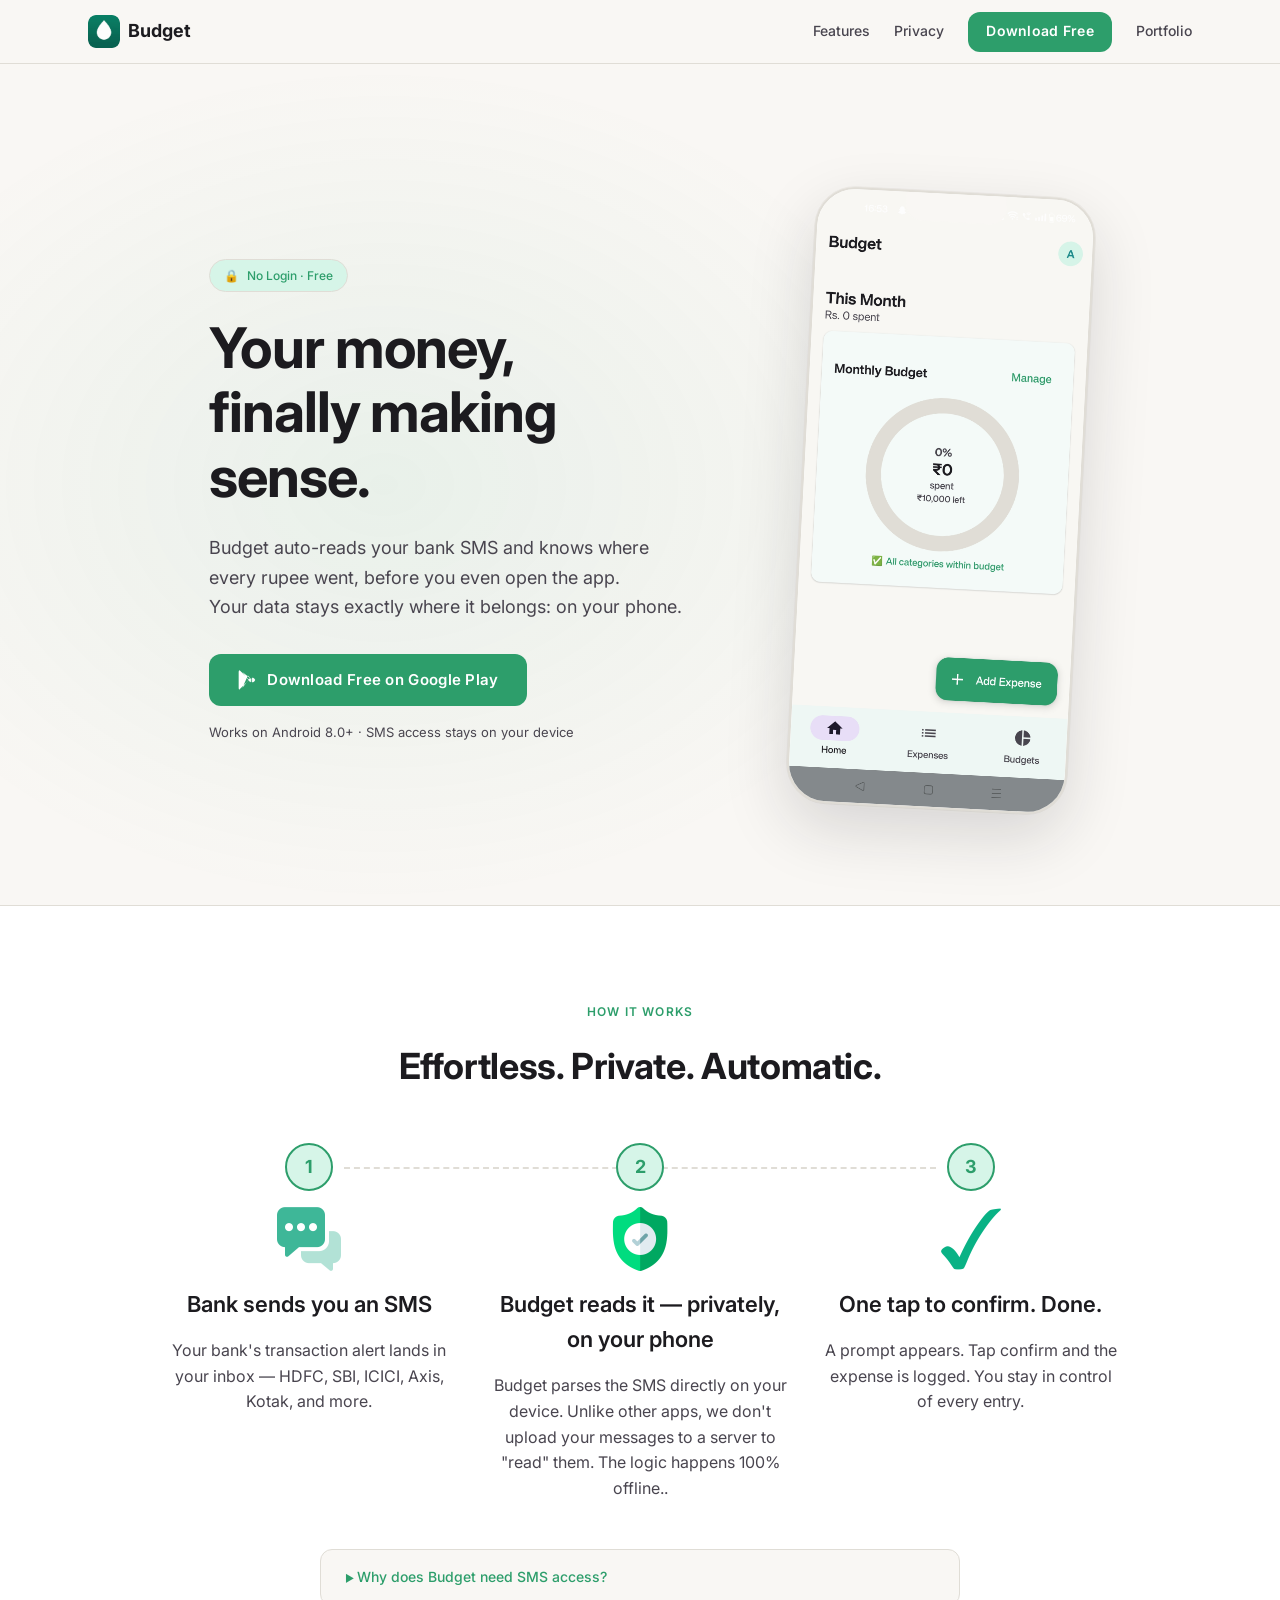
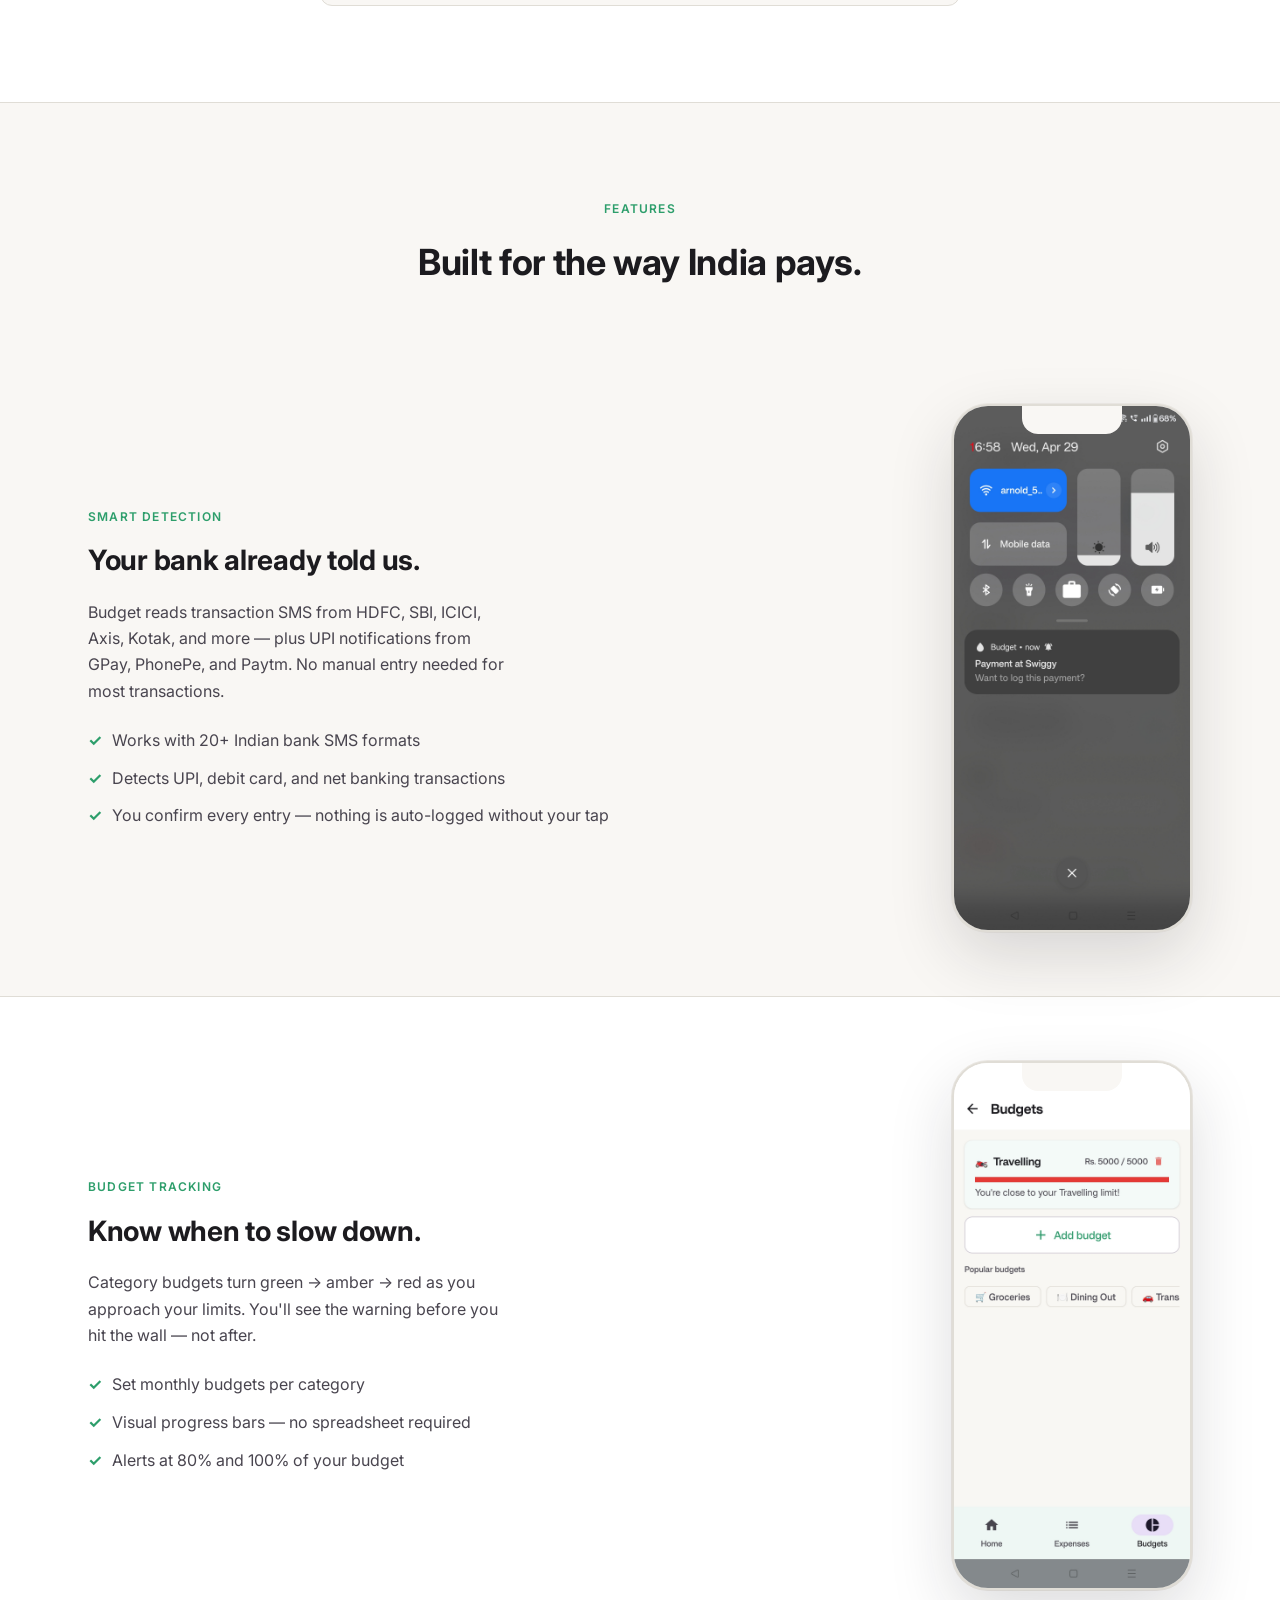
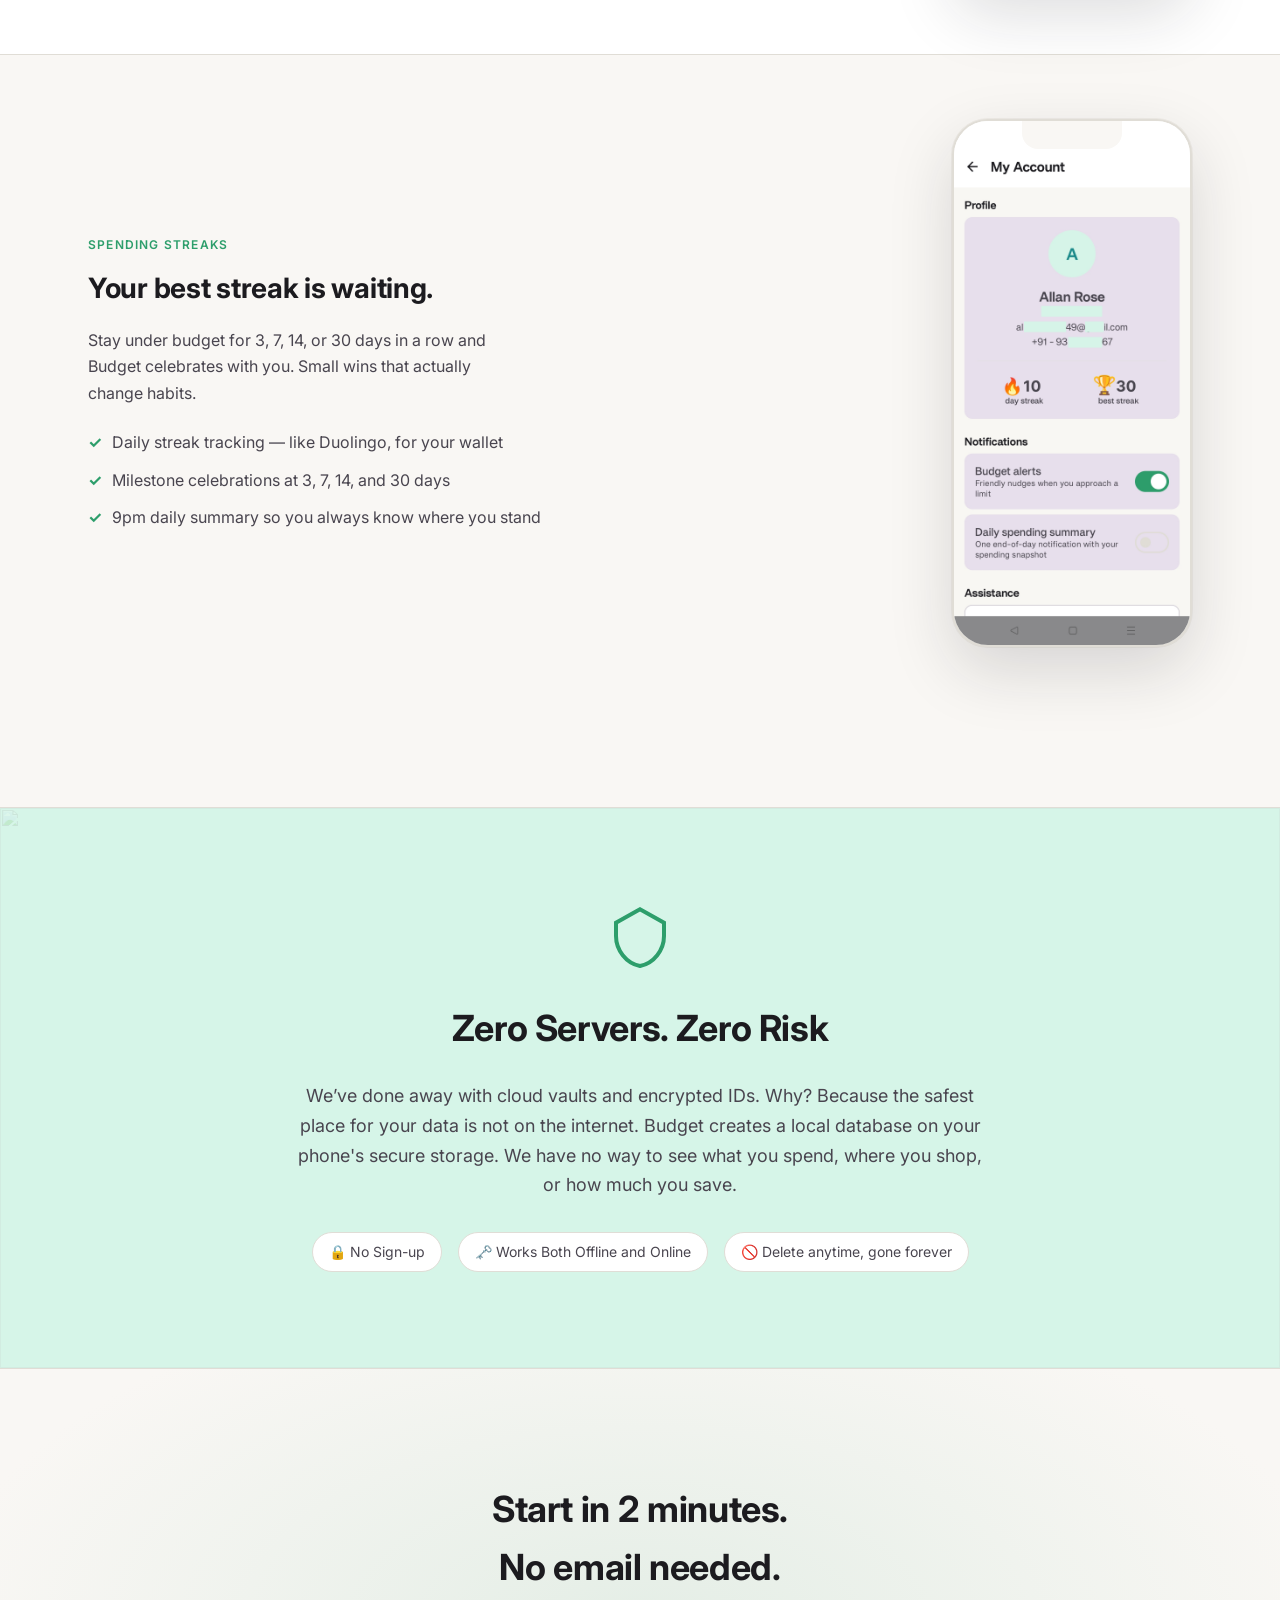
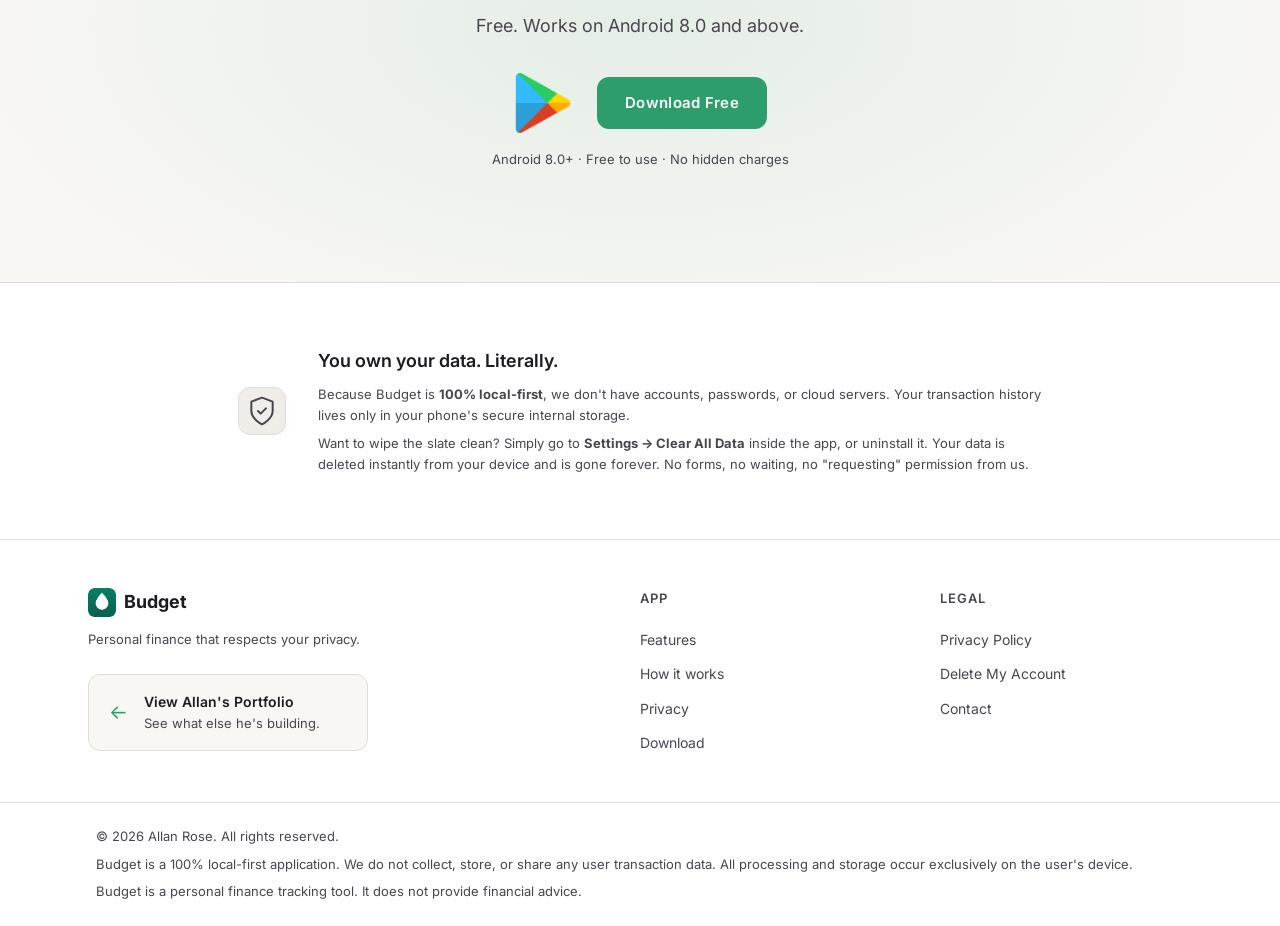
==== commit b7751573: "Add files via upload" ====
--- a/index.html
+++ b/index.html
@@ -46,12 +46,12 @@
       <div class="hero__content">
         <div class="hero__badge">
           <span>🔒</span>
-          <span>Encrypted vault · Free</span>
+          <span>No Login · Free</span>
         </div>
         <h1 class="hero__headline">Your money,<br>finally making sense.</h1>
         <p class="hero__sub">
-          Budget auto-reads your bank SMS and knows where every rupee went —
-          before you even open the app.
+          Budget auto-reads your bank SMS and knows where every rupee went,
+          before you even open the app. <br> Your data stays exactly where it belongs: on your phone.</br> 
         </p>
         <a href="#" class="btn btn--primary btn--lg" target="_blank" rel="noopener">
           <svg width="20" height="20" viewBox="0 0 24 24" fill="currentColor" aria-hidden="true">
@@ -100,7 +100,7 @@
           <img src="assets/step-lock.png" alt="" width="64" height="64" aria-hidden="true">
           <h3 class="step__title">Budget reads it — privately, on your phone</h3>
           <p class="step__body">
-            Budget parses the SMS on your device. Your raw message is never stored or shared — only the transaction amount and category you confirm.
+            Budget parses the SMS directly on your device. Unlike other apps, we don't upload your messages to a server to "read" them. The logic happens 100% offline..
           </p>
         </div>
 
@@ -243,16 +243,13 @@
           <path d="M12 2L3 7v5c0 5.25 3.75 10.15 9 11.25C17.25 22.15 21 17.25 21 12V7L12 2z"/>
         </svg>
       </div>
-      <h2 class="privacy-section__title">Your expenses, locked away from the world.</h2>
+      <h2 class="privacy-section__title">Zero Servers. Zero Risk</h2>
       <p class="privacy-section__body">
-        Every account gets a unique encrypted ID that only your device knows — no name, no email, no password attached.
-        Your expenses are mapped to that ID inside a secure, private cloud vault that nobody else can access or read.
-        Delete an expense and it's gone from the vault instantly. Delete your account and the vault disappears entirely.
-        We built it this way on purpose.
+        We’ve done away with cloud vaults and encrypted IDs. Why? Because the safest place for your data is not on the internet. Budget creates a local database on your phone's secure storage. We have no way to see what you spend, where you shop, or how much you save.
       </p>
       <div class="privacy-pills">
-        <div class="privacy-pill">🔒 Encrypted &amp; private</div>
-        <div class="privacy-pill">🗝️ Unique ID, no personal details</div>
+        <div class="privacy-pill">🔒 No Sign-up</div>
+        <div class="privacy-pill">🗝️ Works Both Offline and Online</div>
         <div class="privacy-pill">🚫 Delete anytime, gone forever</div>
       </div>
     </div>
@@ -275,36 +272,24 @@
     </div>
   </section>
 
-  <!-- DELETE ACCOUNT -->
-  <section class="delete-account" id="delete-account">
+<!-- DATA OWNERSHIP & CONTROL -->
+  <section class="delete-account" id="data-control">
     <div class="container delete-account__inner fade-up">
       <div class="delete-account__icon" aria-hidden="true">
         <svg width="32" height="32" viewBox="0 0 24 24" fill="none" stroke="currentColor" stroke-width="1.5" stroke-linecap="round" stroke-linejoin="round">
-          <polyline points="3 6 5 6 21 6"/>
-          <path d="M19 6l-1 14a2 2 0 0 1-2 2H8a2 2 0 0 1-2-2L5 6"/>
-          <path d="M10 11v6M14 11v6"/>
-          <path d="M9 6V4a1 1 0 0 1 1-1h4a1 1 0 0 1 1 1v2"/>
+          <path d="M12 22s8-4 8-10V5l-8-3-8 3v7c0 6 8 10 8 10z"/>
+          <path d="M9 12l2 2 4-4"/>
         </svg>
       </div>
       <div class="delete-account__text">
-        <h2 class="delete-account__title">Want to delete your account?</h2>
+        <h2 class="delete-account__title">You own your data. Literally.</h2>
         <p class="delete-account__body">
-          The fastest way is inside the app — go to <strong>Settings → Delete My Data</strong>.
-          This instantly and permanently deletes your account and every expense record linked to it.
+          Because Budget is <strong>100% local-first</strong>, we don't have accounts, passwords, or cloud servers. Your transaction history lives only in your phone's secure internal storage.
         </p>
         <p class="delete-account__body">
-          If you've already uninstalled the app, use the form below. We'll process your request
-          within 7 days and send a confirmation to the email you provide.
+          Want to wipe the slate clean? Simply go to <strong>Settings → Clear All Data</strong> inside the app, or uninstall it. Your data is deleted instantly from your device and is gone forever. No forms, no waiting, no "requesting" permission from us.
         </p>
       </div>
-      <a
-        href="https://forms.gle/h1EcQuUk5hsnveGc6"
-        class="btn btn--outline"
-        target="_blank"
-        rel="noopener"
-      >
-        Request Account Deletion →
-      </a>
     </div>
   </section>
 
@@ -347,7 +332,7 @@
     <div class="footer__legal-bar">
       <div class="container">
         <p>© 2026 Allan Rose. All rights reserved.</p>
-        <p>Budget is not affiliated with or endorsed by any bank, payment service, or financial institution, including Google Pay, PhonePe, Paytm, HDFC Bank, SBI, ICICI Bank, Axis Bank, or Kotak Mahindra Bank.</p>
+        <p>Budget is a 100% local-first application. We do not collect, store, or share any user transaction data. All processing and storage occur exclusively on the user's device.</p>
         <p>Budget is a personal finance tracking tool. It does not provide financial advice.</p>
       </div>
     </div>
